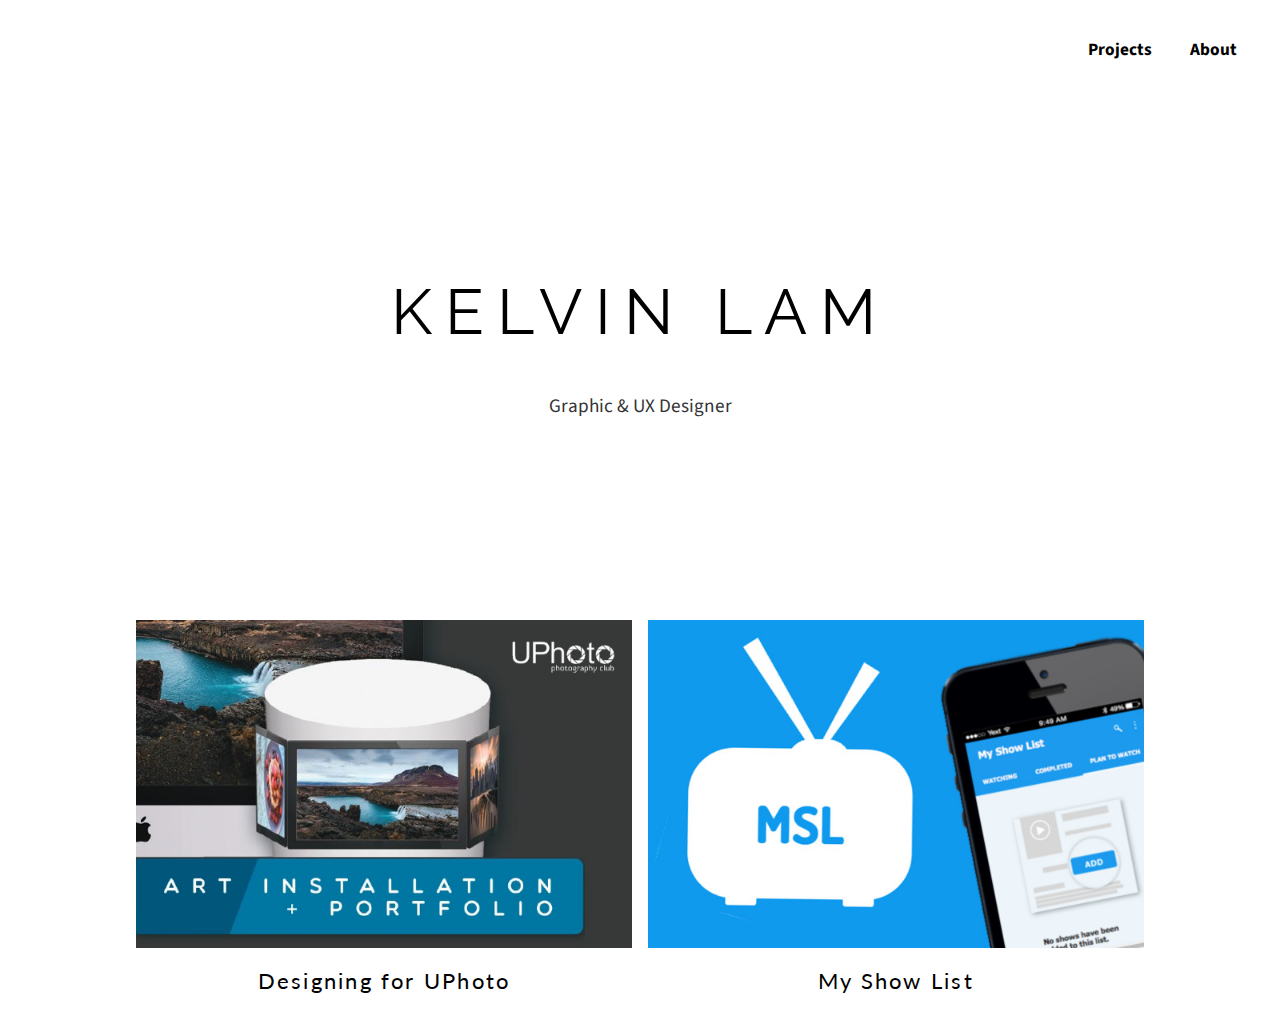
==== P03/index.html @ 129e7956 "p03 mar14" ====
<!DOCTYPE html>
<html lang="en">

  <head>
    <meta charset="utf-8">
    <meta name="viewport" content="width=device-width, initial-scale=1">
    <title>Kelvin Lam</title>

    <link href="css/main.css" rel="stylesheet">
    <link href="css/grid.css" rel="stylesheet">

    <link href="https://fonts.googleapis.com/css?family=Source+Sans+Pro:300" rel="stylesheet">
    <link href="https://fonts.googleapis.com/css?family=Lato" rel="stylesheet">
    <link href="https://fonts.googleapis.com/css?family=Raleway:300" rel="stylesheet"> 
  </head>


  <body>
    <header>
      <div class="container">
        <nav class="right">
          <p>
            <a href="#projects">Projects</a>
            <a href="about.html">About</a>
          </p>
        </nav>
      </div>
    </header>

    <div class="centered">
      <h1>KELVIN LAM</h1>
      <p>Graphic & UX Designer</p>
    </div>

<!-- content area -->
    <div class="content" id="projects">
      <div class="thumbnail centered">
        <a href="p1.html">
          <img src="img/thumb1.jpg" alt="project 1 thumbnail">
        </a>
        <a href="p1.html"><h2>Designing for UPhoto</h2></a>
      </div>

      <div class="thumbnail centered">
        <a href="p2.html">
          <img src="img/thumb2.jpg" alt="project 2 thumbnail">
        </a>
        <a href="p2.html"><h2>My Show List</h2></a>
        
      </div>
    </div>
<!-- //content area -->
  </body>
</html>
---- P03/css/main.css ----
body {
  font-family: Lato, sans-serif;
  margin: 0;
}

p {
  font-family: Source Sans Pro, sans-serif;
  font-size: 1.2em;
  color: #333;
}

header {
  padding: 0 2%;
}

header .right {
  margin-top: 1em;
}

a {
  text-decoration: none;
  color: black;
  -webkit-transition: color 0.5s ease-out;
  transition: color 0.3s ease-out
}

a:hover {
  color: #a1cf5b;
}

nav a {
  text-decoration: none;
  padding: 1em;
  font-size: 0.9em;
  font-weight: bold;
}

code {
  display: block;
  margin-bottom: 1em;
}

section h2 {
  border-bottom: dashed #a1cf5b 1px;
}

section h3 {
  margin-bottom: 0.25em;
}

section p {
  margin-top: 0;
}

section code {
  background-color: #ced5c3;
  padding: 1em 1.5em;
}

section, #grid-struct {
  padding: 2rem;
}

.shaded {
  background-color: #f9fcf4;
}

.centered {
  text-align: center;
}

.content2 h2 {
  margin: 1.5em 0;
}

img {
  width: 100%;
  margin-bottom: 1em;
}

/* 
  INTERACTIVE ELEMENTS -------------------
*/

/*Submit button*/
.button {
  background-color: white;
  border: solid #a1cf5b 3px;
  padding: 1em 2em;
  color: #a1cf5b;
  border-radius: .5em;
  margin: 1em;
  font-family: Lato;
  font-weight: bold;
  -webkit-transition: background-color 0.3s ease-out;
  transition: background-color 0.3s ease-out;
}

.button:hover, .button:focus {
  background-color: #a1cf5b;
  color: white;
}

/*Reset button*/
.button2 {
  background-color: white;
  border: solid #333 3px;
  padding: 1em 2em;
  color: #333;
  border-radius: .5em;
  margin: 1em;
  font-family: Lato;
  font-weight: bold;
  -webkit-transition: background-color 0.3s ease-out;
  transition: background-color 0.3s ease-out;
}

.button2:hover, .button2:focus {
  color: white;
  background-color: #333;
}



/* 
  TEXT ELEMENTS -------------------
*/

h1 {
  font-size: 4em;
  font-family: Raleway, sans-serif;
  letter-spacing: 0.2em;
  font-weight: normal;
}

.centered h1 {
  margin-top: 3em;
}

.head1 {
  font-size: 2em;
  letter-spacing: 0.8em;
  font-family: Lato, sans-serif;
  font-weight: normal;
}

h2 {
  margin-top: 0;
  font-size: 1.4em;
  letter-spacing: 0.1em;
  font-weight: normal;
}

h3 {
  font-size: 1.1em;
  font-weight: normal;
}

ul {
  list-style-type: circle;
  font-family: Source Sans Pro, sans-serif;
}

ol {
  font-family: Source Sans Pro, sans-serif;
}

.centered p {
  margin-bottom: 10em;
}

.centered a {

}




/*colour swatches*/
.color1  {
  background-color: #f9fcf4;
  border: solid lightgrey 1px;
}

.color2  {
  background-color: #ced5c3;
}

.color3  {
  background-color: #a1cf5b;
}

.color4  {
  background-color: #333333;
}

.color1, .color2, .color3, .color4 {
  padding: 0.5em;
  margin-bottom: 0.5em;
}

.col1 {
  background-color: #1a1a1a;
}

.col2 {
  background-color: #404040;
}

.col3 {
  background-color: #666666;
}

.col4 {
  background-color: #8c8c8c;
}

.col1, .col2, .col3, .col4 {
  padding: 1em;
  margin-bottom: 0.5em;
}

.green-border{
  border-top: dotted #a1cf5b 0.5em;
  border-bottom: dotted #a1cf5b 0.5em;
}

.colour-name{
  color: black;
  margin-top: 1em;
  font-family: Lato;
  text-align: center;
}

.color4 .colour-name{
  color: white;
}

.grid-name{
  color: white;
  margin-top: 1em;
  font-family: Lato;
  text-align: center;
  letter-spacing: 0.2em;
}

#green-shadow {
  text-shadow: 4px 4px #d7e5c0;
}
---- P03/css/grid.css ----
* {
    box-sizing: border-box;
}

.container {
    display: flex;
    flex-wrap: wrap;
}

.content {
    display: flex;
    flex-wrap: wrap;
    width: 80%;
    margin: 0 auto;
}

.content2 {
    display: flex;
    flex-wrap: wrap;
    width: 50%;
    margin: 5em auto;
}

.block {
    flex-grow: 1;
    flex-basis: 20em;
}

.block2 {
    flex-grow: 1;
    flex-basis: 10em;
}

.right {
    flex-grow: 1;
    flex-basis: 10em;
    text-align: right;
}

.thumbnail {
    flex-grow: 1;
    flex-basis: 20em;
    margin: 0.5em;
}
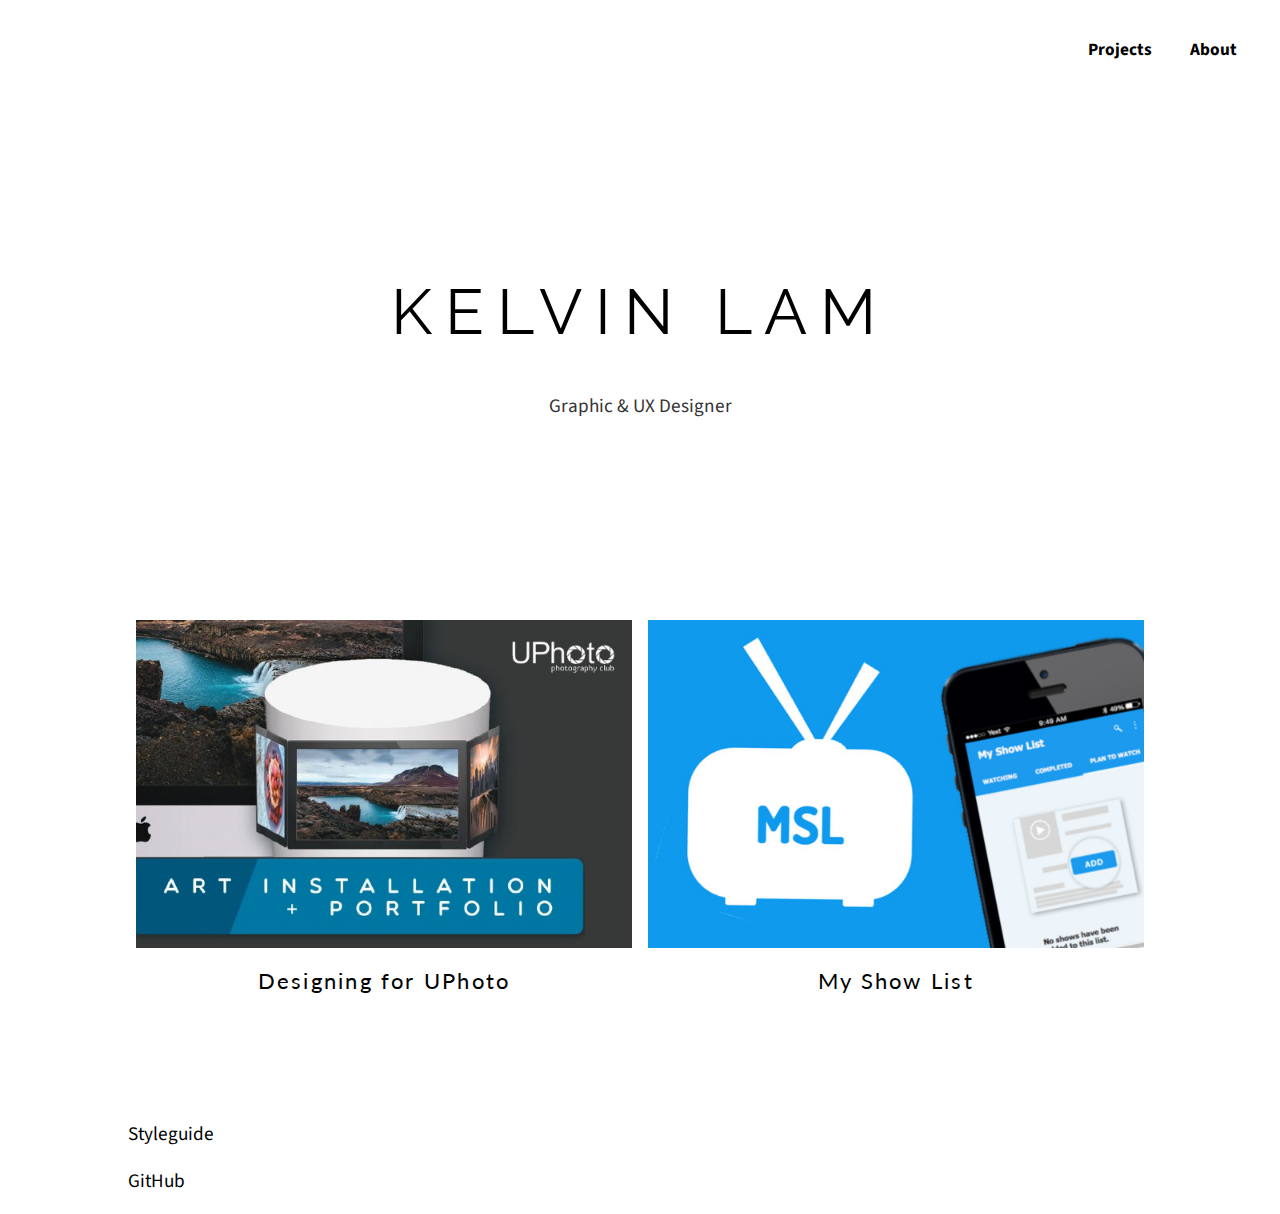
==== commit d452db05: "mar21" ====
--- a/P03/index.html
+++ b/P03/index.html
@@ -49,6 +49,13 @@
         
       </div>
     </div>
+
+    <footer class="content">
+      <div class="block">
+        <p><a href="styleguide.html">Styleguide</a></p>
+        <p><a href="https://github.com/kglam/P03">GitHub</a></p>
+      </div>
+    </footer>
 <!-- //content area -->
   </body>
 </html>
--- a/P03/css/main.css
+++ b/P03/css/main.css
@@ -15,6 +15,10 @@
 
 header .right {
   margin-top: 1em;
+}
+
+footer .block {
+  margin-top: 5em;
 }
 
 a {
@@ -169,10 +173,6 @@
   margin-bottom: 10em;
 }
 
-.centered a {
-
-}
-
 
 
 
@@ -246,4 +246,22 @@
 
 #green-shadow {
   text-shadow: 4px 4px #d7e5c0;
-}+}
+
+
+/*videos*/
+.video {
+  position: relative;
+  padding-bottom: 56.25%; /* 16:9 */
+  padding-top: 25px;
+  height: 0;
+}
+
+.video iframe {
+  position: absolute;
+  top: 0;
+  left: 0;
+  width: 100%;
+  height: 100%;
+}
+ /*learned how to make video player size responsive from https://css-tricks.com/NetMag/FluidWidthVideo/Article-FluidWidthVideo.php*/--- a/P03/css/grid.css
+++ b/P03/css/grid.css
@@ -21,6 +21,10 @@
     margin: 5em auto;
 }
 
+.content2 p {
+    margin-bottom: 3em;
+}
+
 .block {
     flex-grow: 1;
     flex-basis: 20em;
@@ -42,3 +46,38 @@
     flex-basis: 20em;
     margin: 0.5em;
 }
+
+/*responsiveness*/
+@media (max-width: 50em) {
+    .content2 {
+        width: 70%;
+    }
+}
+
+
+@media (max-width: 30em) {
+    h1 {
+        font-size: 3em;
+    }
+
+    .content {
+        width: 95%;
+    }
+
+    .content2 {
+        width: 85%;
+        font-size: 85%;
+    }
+
+    .right {
+        text-align: center;
+    }
+
+    .centered p {
+        margin-bottom: 4em;
+    }
+
+    .centered h1 {
+        margin-top: 2em;
+    }
+}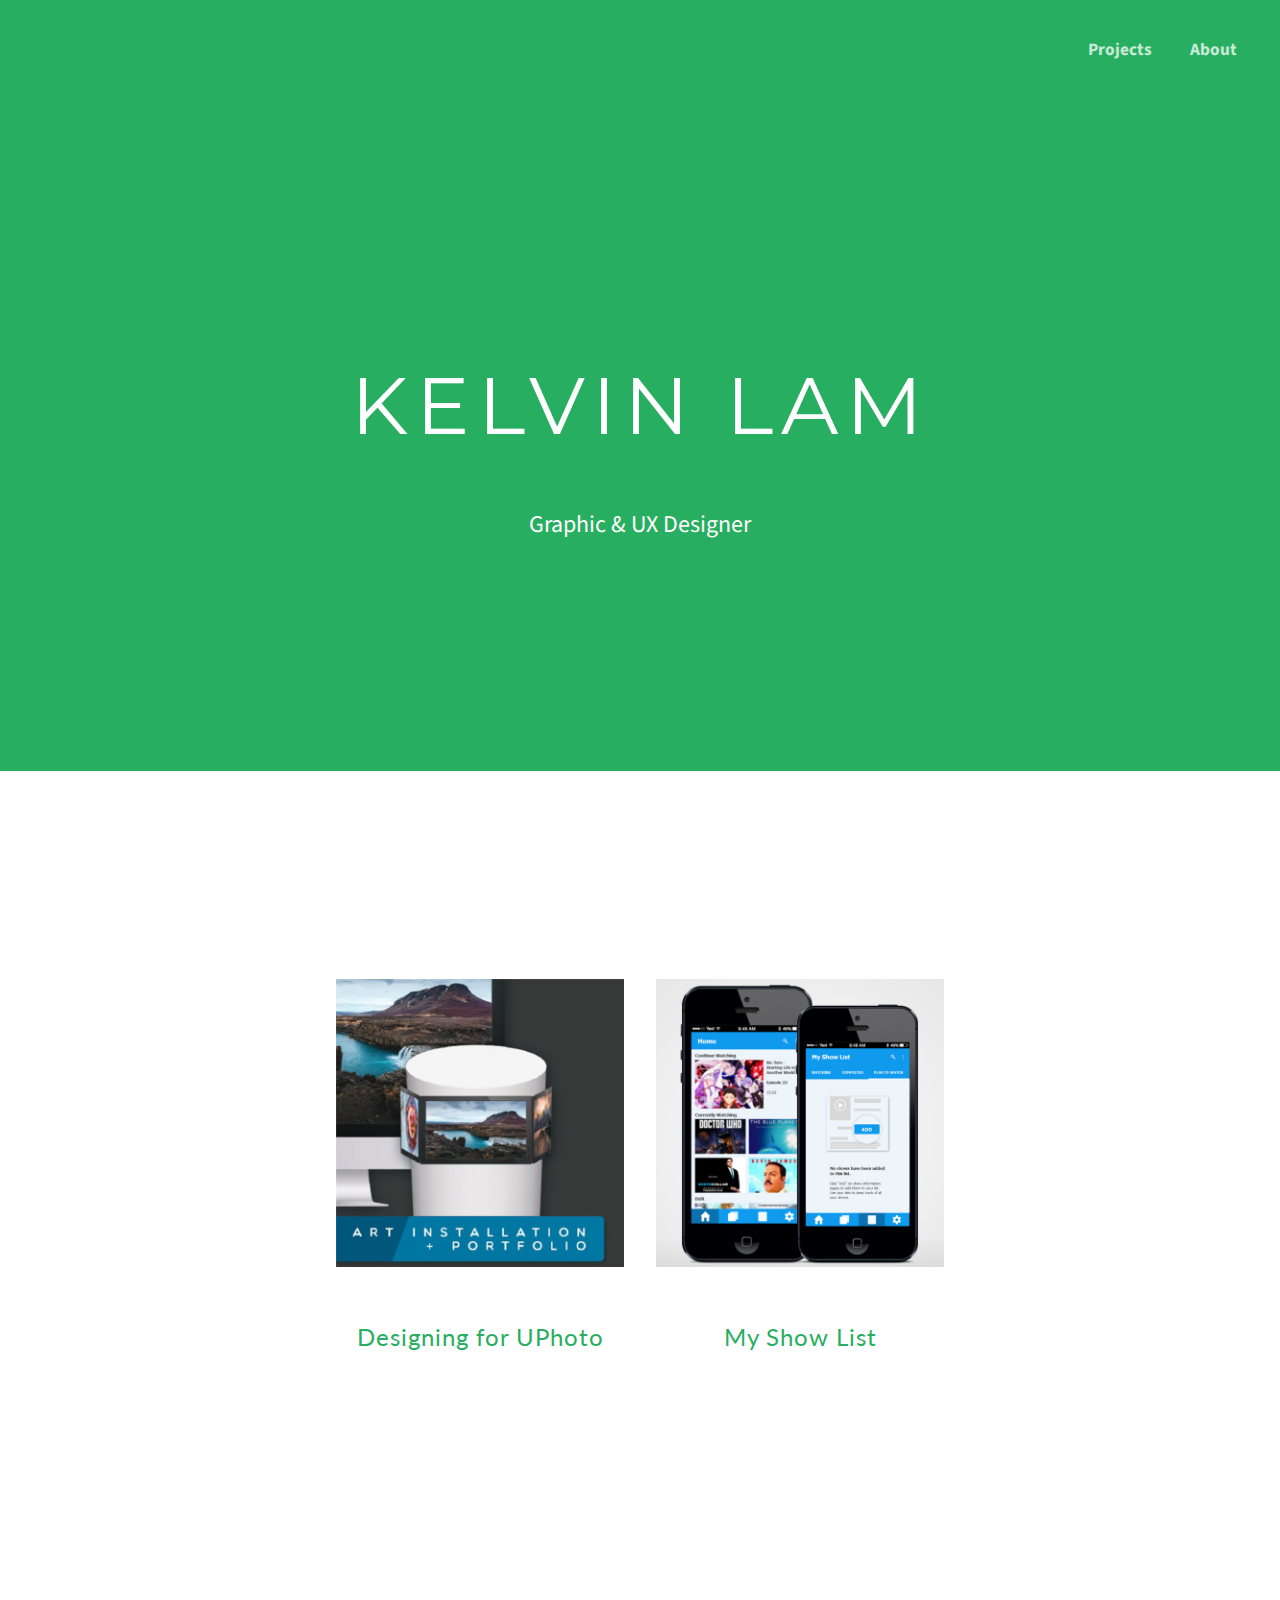
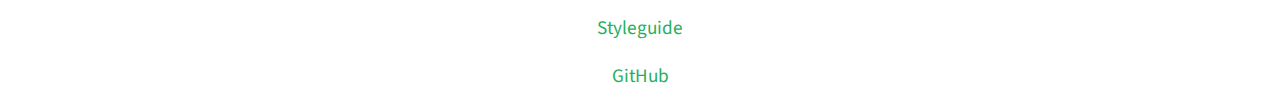
==== commit 0df231d0: "mar28 version" ====
--- a/P03/index.html
+++ b/P03/index.html
@@ -11,13 +11,13 @@
 
     <link href="https://fonts.googleapis.com/css?family=Source+Sans+Pro:300" rel="stylesheet">
     <link href="https://fonts.googleapis.com/css?family=Lato" rel="stylesheet">
-    <link href="https://fonts.googleapis.com/css?family=Raleway:300" rel="stylesheet"> 
+    <link href="https://fonts.googleapis.com/css?family=Montserrat:800" rel="stylesheet"> 
   </head>
 
 
   <body>
     <header>
-      <div class="container">
+      <div class="block container">
         <nav class="right">
           <p>
             <a href="#projects">Projects</a>
@@ -27,13 +27,13 @@
       </div>
     </header>
 
-    <div class="centered">
+    <div class="green centered">
       <h1>KELVIN LAM</h1>
       <p>Graphic & UX Designer</p>
     </div>
 
 <!-- content area -->
-    <div class="content" id="projects">
+    <div class="content2" id="projects">
       <div class="thumbnail centered">
         <a href="p1.html">
           <img src="img/thumb1.jpg" alt="project 1 thumbnail">
@@ -50,7 +50,7 @@
       </div>
     </div>
 
-    <footer class="content">
+    <footer class="centered">
       <div class="block">
         <p><a href="styleguide.html">Styleguide</a></p>
         <p><a href="https://github.com/kglam/P03">GitHub</a></p>
--- a/P03/css/main.css
+++ b/P03/css/main.css
@@ -11,25 +11,27 @@
 
 header {
   padding: 0 2%;
+  background-color: #27ae60;
 }
 
 header .right {
+  margin: 1em 0;
+}
+
+footer .block {
   margin-top: 1em;
-}
-
-footer .block {
-  margin-top: 5em;
 }
 
 a {
   text-decoration: none;
-  color: black;
+  color: #27ae60;
   -webkit-transition: color 0.5s ease-out;
   transition: color 0.3s ease-out
 }
 
 a:hover {
-  color: #a1cf5b;
+  font-weight: bold;
+  color: #27ae60;
 }
 
 nav a {
@@ -37,6 +39,11 @@
   padding: 1em;
   font-size: 0.9em;
   font-weight: bold;
+  color: #c7ead6;
+}
+
+nav a:hover {
+  color: white;
 }
 
 code {
@@ -80,6 +87,11 @@
 img {
   width: 100%;
   margin-bottom: 1em;
+}
+
+em {
+  color: #27ae60;
+  font-style: normal;
 }
 
 /* 
@@ -131,14 +143,10 @@
 */
 
 h1 {
-  font-size: 4em;
-  font-family: Raleway, sans-serif;
-  letter-spacing: 0.2em;
-  font-weight: normal;
-}
-
-.centered h1 {
-  margin-top: 3em;
+  font-size: 5em;
+  font-family: Montserrat, sans-serif;
+  letter-spacing: 0.1em;
+  font-weight: normal;
 }
 
 .head1 {
@@ -146,17 +154,18 @@
   letter-spacing: 0.8em;
   font-family: Lato, sans-serif;
   font-weight: normal;
+  color: white;
 }
 
 h2 {
   margin-top: 0;
-  font-size: 1.4em;
-  letter-spacing: 0.1em;
+  font-size: 1.5em;
+  letter-spacing: 1px;
   font-weight: normal;
 }
 
 h3 {
-  font-size: 1.1em;
+  font-size: 1.2em;
   font-weight: normal;
 }
 
@@ -169,8 +178,8 @@
   font-family: Source Sans Pro, sans-serif;
 }
 
-.centered p {
-  margin-bottom: 10em;
+.green p {
+  font-size: 1.5em;
 }
 
 
@@ -187,7 +196,7 @@
 }
 
 .color3  {
-  background-color: #a1cf5b;
+  background-color: #27ae60;
 }
 
 .color4  {
@@ -195,7 +204,7 @@
 }
 
 .color1, .color2, .color3, .color4 {
-  padding: 0.5em;
+  padding-top: 1.5em;
   margin-bottom: 0.5em;
 }
 
@@ -217,6 +226,7 @@
 
 .col1, .col2, .col3, .col4 {
   padding: 1em;
+  padding-top: 2em;
   margin-bottom: 0.5em;
 }
 
@@ -232,6 +242,16 @@
   text-align: center;
 }
 
+.green {
+  background-color: #27ae60;
+  color: white;
+  padding: 16% 0;
+}
+
+.green p {
+  color: white;
+}
+
 .color4 .colour-name{
   color: white;
 }
@@ -243,11 +263,6 @@
   text-align: center;
   letter-spacing: 0.2em;
 }
-
-#green-shadow {
-  text-shadow: 4px 4px #d7e5c0;
-}
-
 
 /*videos*/
 .video {
@@ -264,4 +279,17 @@
   width: 100%;
   height: 100%;
 }
- /*learned how to make video player size responsive from https://css-tricks.com/NetMag/FluidWidthVideo/Article-FluidWidthVideo.php*/+ /*learned how to make video player size responsive from https://css-tricks.com/NetMag/FluidWidthVideo/Article-FluidWidthVideo.php*/
+
+ 
+/*other*/
+
+::-moz-selection { /* Code for Firefox */
+  color: white;
+  background: #27ae60;
+}
+::selection {
+  color: white;
+  background: #27ae60;
+}
+/*changing selection colour from https://www.w3schools.com/cssref/sel_selection.asp*/--- a/P03/css/grid.css
+++ b/P03/css/grid.css
@@ -7,22 +7,24 @@
     flex-wrap: wrap;
 }
 
+
 .content {
     display: flex;
     flex-wrap: wrap;
-    width: 80%;
-    margin: 0 auto;
+    width: 50%;
+    margin: 5em auto;
+}
+
+.content p {
+    margin-bottom: 2em;
 }
 
 .content2 {
     display: flex;
     flex-wrap: wrap;
     width: 50%;
-    margin: 5em auto;
-}
-
-.content2 p {
-    margin-bottom: 3em;
+    margin: 0 auto;
+    padding: 15% 0;
 }
 
 .block {
@@ -33,6 +35,7 @@
 .block2 {
     flex-grow: 1;
     flex-basis: 10em;
+    text-align: left;
 }
 
 .right {
@@ -43,28 +46,29 @@
 
 .thumbnail {
     flex-grow: 1;
-    flex-basis: 20em;
-    margin: 0.5em;
+    flex-basis: 15em;
+    margin: 1em;
 }
 
 /*responsiveness*/
-@media (max-width: 50em) {
-    .content2 {
+@media (max-width: 60em) {
+    .content {
         width: 70%;
     }
 }
 
-
-@media (max-width: 30em) {
+@media (max-width: 45em) {
     h1 {
         font-size: 3em;
     }
+}
 
-    .content {
+@media (max-width: 33em) {
+    .content2 {
         width: 95%;
     }
 
-    .content2 {
+    .content {
         width: 85%;
         font-size: 85%;
     }
@@ -72,12 +76,4 @@
     .right {
         text-align: center;
     }
-
-    .centered p {
-        margin-bottom: 4em;
-    }
-
-    .centered h1 {
-        margin-top: 2em;
-    }
 }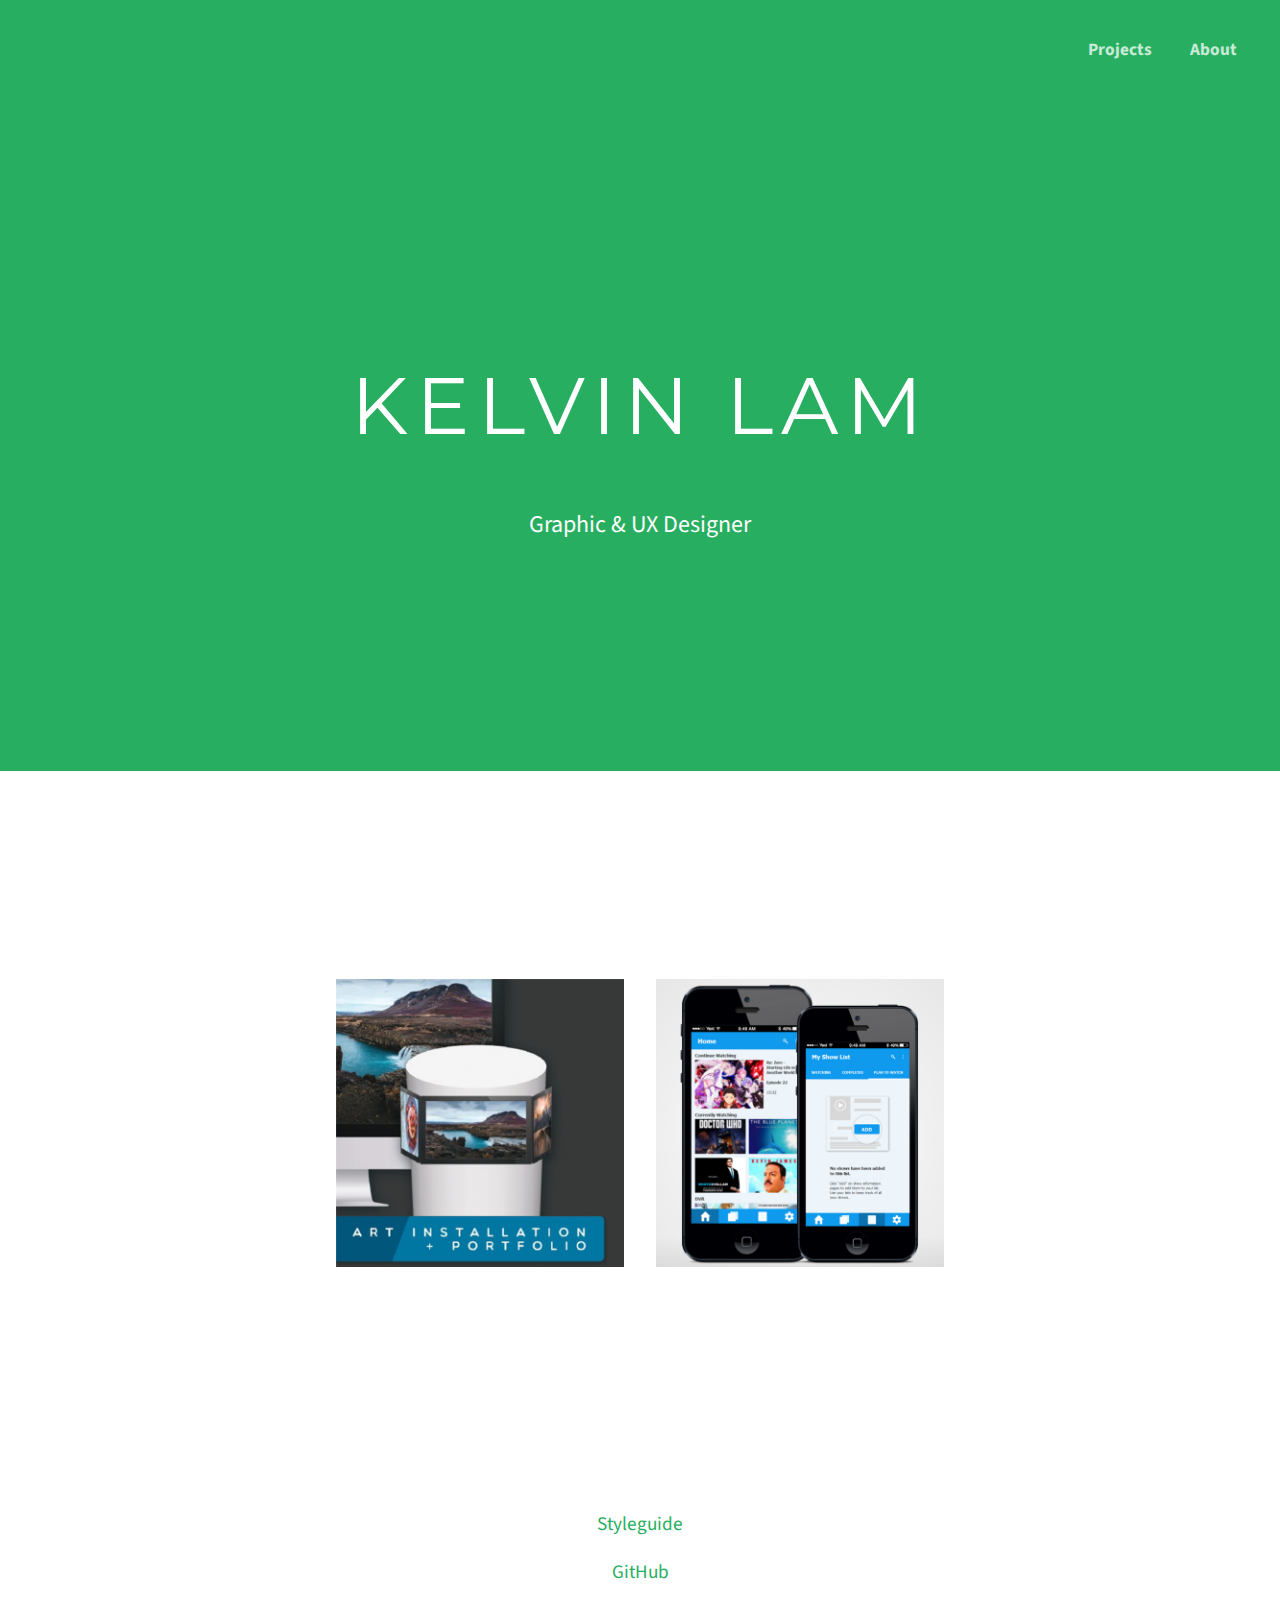
==== commit 013ba1e2: "apr4 version" ====
--- a/P03/index.html
+++ b/P03/index.html
@@ -35,18 +35,23 @@
 <!-- content area -->
     <div class="content2" id="projects">
       <div class="thumbnail centered">
-        <a href="p1.html">
-          <img src="img/thumb1.jpg" alt="project 1 thumbnail">
-        </a>
-        <a href="p1.html"><h2>Designing for UPhoto</h2></a>
+        <div class="hover-container">
+          <a href="p1.html">
+            <img src="img/thumb1.jpg" alt="project 1 thumbnail">
+            <div class="overlay"></div>
+            <div class="hover-text">Designing for UPhoto</div>
+          </a>
+        </div>
       </div>
 
       <div class="thumbnail centered">
-        <a href="p2.html">
-          <img src="img/thumb2.jpg" alt="project 2 thumbnail">
-        </a>
-        <a href="p2.html"><h2>My Show List</h2></a>
-        
+        <div class="hover-container">
+          <a href="p2.html">
+            <img src="img/thumb2.jpg" alt="project 2 thumbnail">
+            <div class="overlay"></div>
+            <div class="hover-text">My Show List</div>
+          </a>
+        </div>
       </div>
     </div>
 
--- a/P03/css/main.css
+++ b/P03/css/main.css
@@ -85,6 +85,7 @@
 }
 
 img {
+  display: block;
   width: 100%;
   margin-bottom: 1em;
 }
@@ -284,6 +285,51 @@
  
 /*other*/
 
+/*project thumbnail hover code*/
+.hover-container {
+  position: relative;
+}
+
+.overlay {
+  position: absolute;
+  top: 0;
+  bottom: 0;
+  left: 0;
+  right: 0;
+  height: 100%;
+  width: 100%;
+  opacity: 0;
+  transition: .5s ease;
+  background-color: black;
+}
+
+.hover-container:hover .overlay {
+  opacity: 0.7;
+}
+
+.hover-container:hover .hover-text {
+  font-weight: normal;
+  opacity: 1;
+}
+
+.hover-text {
+  font-family: Montserrat, sans-serif;
+  color: white;
+  font-size: 2em;
+  position: absolute;
+  top: 50%;
+  left: 50%;
+  width: 80%;
+  opacity: 0;
+  transform: translate(-50%, -50%);
+  -ms-transform: translate(-50%, -50%);
+  text-align: center;
+}
+/*learned from https://www.w3schools.com/howto/howto_css_image_overlay.asp*/
+/*end of project thumbnail hover code*/
+
+
+
 ::-moz-selection { /* Code for Firefox */
   color: white;
   background: #27ae60;
--- a/P03/css/grid.css
+++ b/P03/css/grid.css
@@ -55,11 +55,19 @@
     .content {
         width: 70%;
     }
+
+    .hover-text {
+        width: 100%;
+    }
 }
 
 @media (max-width: 45em) {
     h1 {
         font-size: 3em;
+    }
+
+    .hover-text {
+        font-size: 1.8em;
     }
 }
 
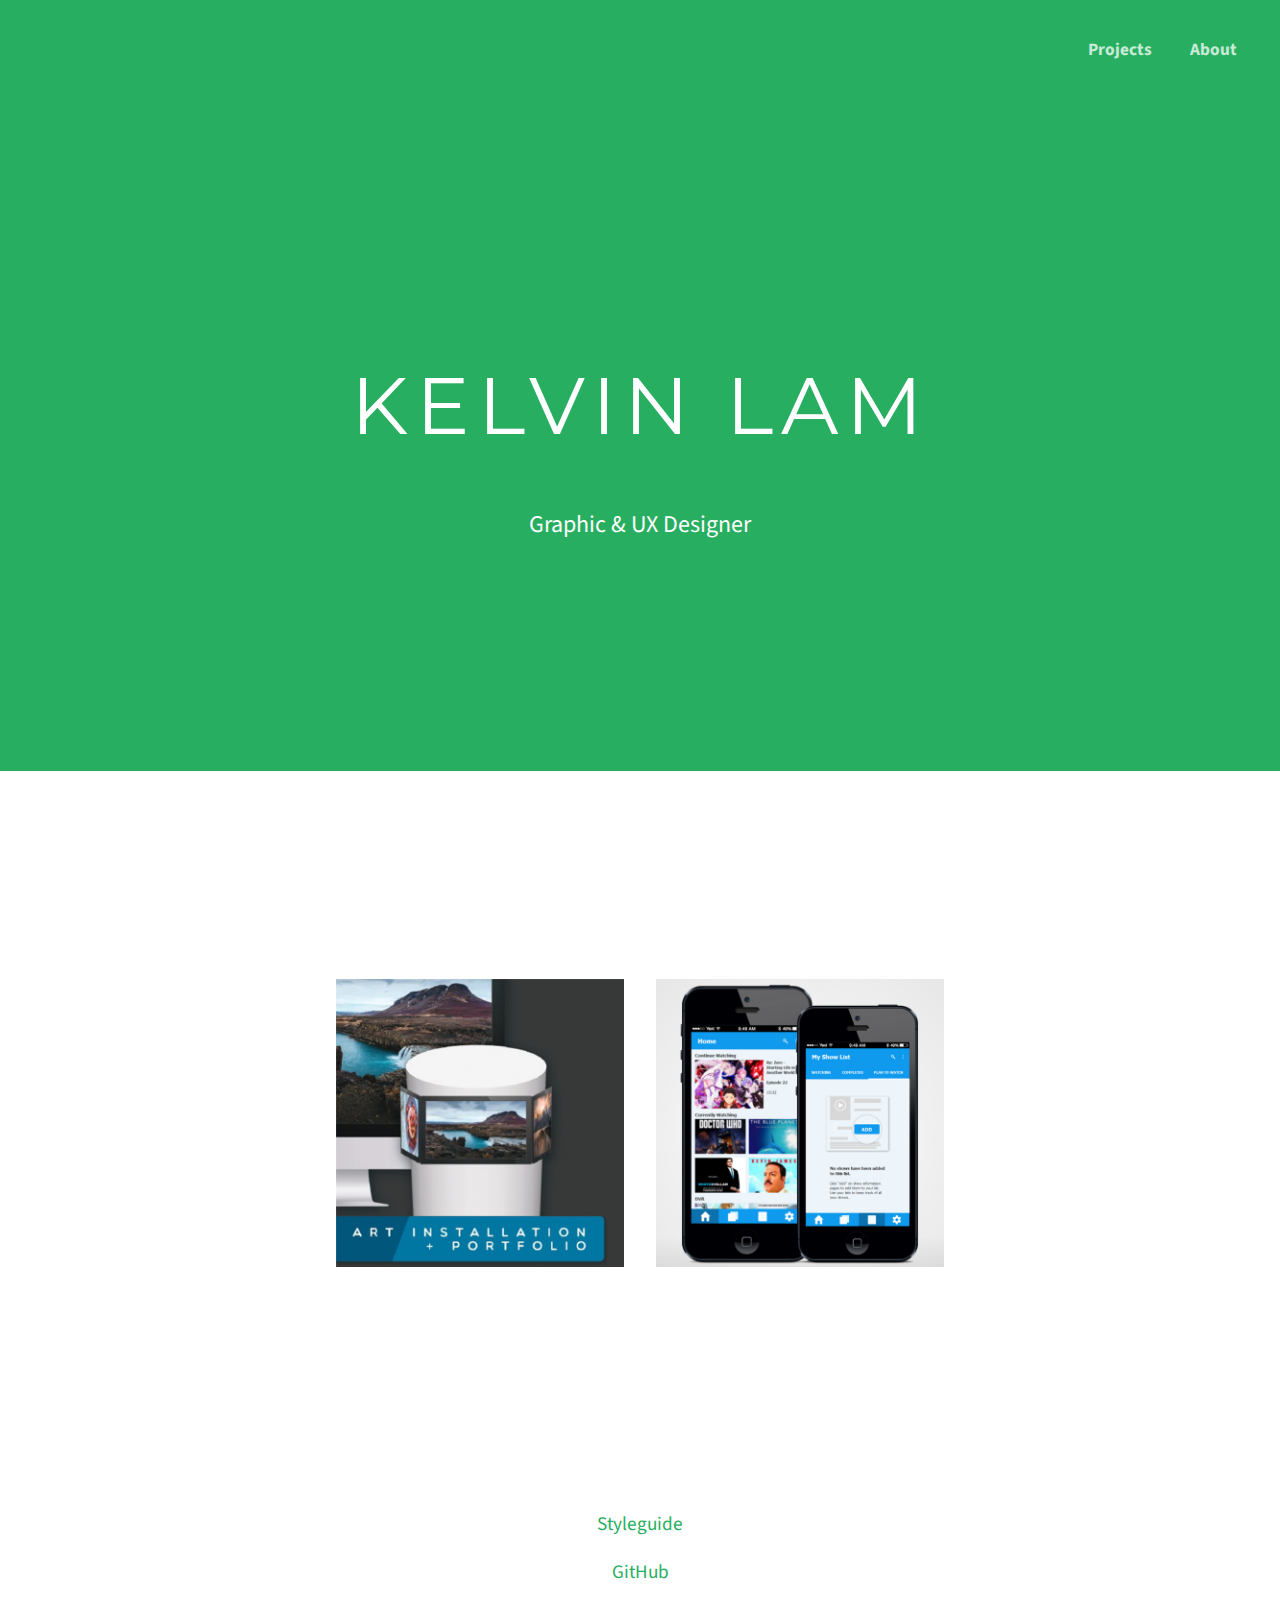
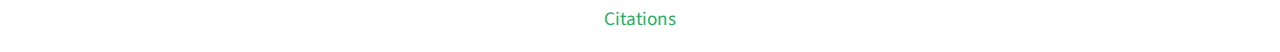
==== commit 371537fa: "Final Version" ====
--- a/P03/index.html
+++ b/P03/index.html
@@ -59,6 +59,7 @@
       <div class="block">
         <p><a href="styleguide.html">Styleguide</a></p>
         <p><a href="https://github.com/kglam/P03">GitHub</a></p>
+        <p><a href="citations.html">Citations</a></p>
       </div>
     </footer>
 <!-- //content area -->
--- a/P03/css/main.css
+++ b/P03/css/main.css
@@ -1,341 +1,341 @@
-body {
-  font-family: Lato, sans-serif;
-  margin: 0;
-}
-
-p {
-  font-family: Source Sans Pro, sans-serif;
-  font-size: 1.2em;
-  color: #333;
-}
-
-header {
-  padding: 0 2%;
-  background-color: #27ae60;
-}
-
-header .right {
-  margin: 1em 0;
-}
-
-footer .block {
-  margin-top: 1em;
-}
-
-a {
-  text-decoration: none;
-  color: #27ae60;
-  -webkit-transition: color 0.5s ease-out;
-  transition: color 0.3s ease-out
-}
-
-a:hover {
-  font-weight: bold;
-  color: #27ae60;
-}
-
-nav a {
-  text-decoration: none;
-  padding: 1em;
-  font-size: 0.9em;
-  font-weight: bold;
-  color: #c7ead6;
-}
-
-nav a:hover {
-  color: white;
-}
-
-code {
-  display: block;
-  margin-bottom: 1em;
-}
-
-section h2 {
-  border-bottom: dashed #a1cf5b 1px;
-}
-
-section h3 {
-  margin-bottom: 0.25em;
-}
-
-section p {
-  margin-top: 0;
-}
-
-section code {
-  background-color: #ced5c3;
-  padding: 1em 1.5em;
-}
-
-section, #grid-struct {
-  padding: 2rem;
-}
-
-.shaded {
-  background-color: #f9fcf4;
-}
-
-.centered {
-  text-align: center;
-}
-
-.content2 h2 {
-  margin: 1.5em 0;
-}
-
-img {
-  display: block;
-  width: 100%;
-  margin-bottom: 1em;
-}
-
-em {
-  color: #27ae60;
-  font-style: normal;
-}
-
-/* 
-  INTERACTIVE ELEMENTS -------------------
-*/
-
-/*Submit button*/
-.button {
-  background-color: white;
-  border: solid #a1cf5b 3px;
-  padding: 1em 2em;
-  color: #a1cf5b;
-  border-radius: .5em;
-  margin: 1em;
-  font-family: Lato;
-  font-weight: bold;
-  -webkit-transition: background-color 0.3s ease-out;
-  transition: background-color 0.3s ease-out;
-}
-
-.button:hover, .button:focus {
-  background-color: #a1cf5b;
-  color: white;
-}
-
-/*Reset button*/
-.button2 {
-  background-color: white;
-  border: solid #333 3px;
-  padding: 1em 2em;
-  color: #333;
-  border-radius: .5em;
-  margin: 1em;
-  font-family: Lato;
-  font-weight: bold;
-  -webkit-transition: background-color 0.3s ease-out;
-  transition: background-color 0.3s ease-out;
-}
-
-.button2:hover, .button2:focus {
-  color: white;
-  background-color: #333;
-}
-
-
-
-/* 
-  TEXT ELEMENTS -------------------
-*/
-
-h1 {
-  font-size: 5em;
-  font-family: Montserrat, sans-serif;
-  letter-spacing: 0.1em;
-  font-weight: normal;
-}
-
-.head1 {
-  font-size: 2em;
-  letter-spacing: 0.8em;
-  font-family: Lato, sans-serif;
-  font-weight: normal;
-  color: white;
-}
-
-h2 {
-  margin-top: 0;
-  font-size: 1.5em;
-  letter-spacing: 1px;
-  font-weight: normal;
-}
-
-h3 {
-  font-size: 1.2em;
-  font-weight: normal;
-}
-
-ul {
-  list-style-type: circle;
-  font-family: Source Sans Pro, sans-serif;
-}
-
-ol {
-  font-family: Source Sans Pro, sans-serif;
-}
-
-.green p {
-  font-size: 1.5em;
-}
-
-
-
-
-/*colour swatches*/
-.color1  {
-  background-color: #f9fcf4;
-  border: solid lightgrey 1px;
-}
-
-.color2  {
-  background-color: #ced5c3;
-}
-
-.color3  {
-  background-color: #27ae60;
-}
-
-.color4  {
-  background-color: #333333;
-}
-
-.color1, .color2, .color3, .color4 {
-  padding-top: 1.5em;
-  margin-bottom: 0.5em;
-}
-
-.col1 {
-  background-color: #1a1a1a;
-}
-
-.col2 {
-  background-color: #404040;
-}
-
-.col3 {
-  background-color: #666666;
-}
-
-.col4 {
-  background-color: #8c8c8c;
-}
-
-.col1, .col2, .col3, .col4 {
-  padding: 1em;
-  padding-top: 2em;
-  margin-bottom: 0.5em;
-}
-
-.green-border{
-  border-top: dotted #a1cf5b 0.5em;
-  border-bottom: dotted #a1cf5b 0.5em;
-}
-
-.colour-name{
-  color: black;
-  margin-top: 1em;
-  font-family: Lato;
-  text-align: center;
-}
-
-.green {
-  background-color: #27ae60;
-  color: white;
-  padding: 16% 0;
-}
-
-.green p {
-  color: white;
-}
-
-.color4 .colour-name{
-  color: white;
-}
-
-.grid-name{
-  color: white;
-  margin-top: 1em;
-  font-family: Lato;
-  text-align: center;
-  letter-spacing: 0.2em;
-}
-
-/*videos*/
-.video {
-  position: relative;
-  padding-bottom: 56.25%; /* 16:9 */
-  padding-top: 25px;
-  height: 0;
-}
-
-.video iframe {
-  position: absolute;
-  top: 0;
-  left: 0;
-  width: 100%;
-  height: 100%;
-}
- /*learned how to make video player size responsive from https://css-tricks.com/NetMag/FluidWidthVideo/Article-FluidWidthVideo.php*/
-
- 
-/*other*/
-
-/*project thumbnail hover code*/
-.hover-container {
-  position: relative;
-}
-
-.overlay {
-  position: absolute;
-  top: 0;
-  bottom: 0;
-  left: 0;
-  right: 0;
-  height: 100%;
-  width: 100%;
-  opacity: 0;
-  transition: .5s ease;
-  background-color: black;
-}
-
-.hover-container:hover .overlay {
-  opacity: 0.7;
-}
-
-.hover-container:hover .hover-text {
-  font-weight: normal;
-  opacity: 1;
-}
-
-.hover-text {
-  font-family: Montserrat, sans-serif;
-  color: white;
-  font-size: 2em;
-  position: absolute;
-  top: 50%;
-  left: 50%;
-  width: 80%;
-  opacity: 0;
-  transform: translate(-50%, -50%);
-  -ms-transform: translate(-50%, -50%);
-  text-align: center;
-}
-/*learned from https://www.w3schools.com/howto/howto_css_image_overlay.asp*/
-/*end of project thumbnail hover code*/
-
-
-
-::-moz-selection { /* Code for Firefox */
-  color: white;
-  background: #27ae60;
-}
-::selection {
-  color: white;
-  background: #27ae60;
-}
+body {
+  font-family: Lato, sans-serif;
+  margin: 0;
+}
+
+p {
+  font-family: Source Sans Pro, sans-serif;
+  font-size: 1.2em;
+  color: #333;
+}
+
+header {
+  padding: 0 2%;
+  background-color: #27ae60;
+}
+
+header .right {
+  margin: 1em 0;
+}
+
+footer .block {
+  margin-top: 1em;
+}
+
+a {
+  text-decoration: none;
+  color: #27ae60;
+  -webkit-transition: color 0.5s ease-out;
+  transition: color 0.3s ease-out
+}
+
+a:hover {
+  font-weight: bold;
+  color: #27ae60;
+}
+
+nav a {
+  text-decoration: none;
+  padding: 1em;
+  font-size: 0.9em;
+  font-weight: bold;
+  color: #c7ead6;
+}
+
+nav a:hover {
+  color: white;
+}
+
+code {
+  display: block;
+  margin-bottom: 1em;
+}
+
+section h2 {
+  border-bottom: dashed #a1cf5b 1px;
+}
+
+section h3 {
+  margin-bottom: 0.25em;
+}
+
+section p {
+  margin-top: 0;
+}
+
+section code {
+  background-color: #ced5c3;
+  padding: 1em 1.5em;
+}
+
+section, #grid-struct {
+  padding: 2rem;
+}
+
+.shaded {
+  background-color: #f9fcf4;
+}
+
+.centered {
+  text-align: center;
+}
+
+.content2 h2 {
+  margin: 1.5em 0;
+}
+
+img {
+  display: block;
+  width: 100%;
+  margin-bottom: 1em;
+}
+
+em {
+  color: #27ae60;
+  font-style: normal;
+}
+
+/* 
+  INTERACTIVE ELEMENTS -------------------
+*/
+
+/*Submit button*/
+.button {
+  background-color: white;
+  border: solid #a1cf5b 3px;
+  padding: 1em 2em;
+  color: #a1cf5b;
+  border-radius: .5em;
+  margin: 1em;
+  font-family: Lato;
+  font-weight: bold;
+  -webkit-transition: background-color 0.3s ease-out;
+  transition: background-color 0.3s ease-out;
+}
+
+.button:hover, .button:focus {
+  background-color: #a1cf5b;
+  color: white;
+}
+
+/*Reset button*/
+.button2 {
+  background-color: white;
+  border: solid #333 3px;
+  padding: 1em 2em;
+  color: #333;
+  border-radius: .5em;
+  margin: 1em;
+  font-family: Lato;
+  font-weight: bold;
+  -webkit-transition: background-color 0.3s ease-out;
+  transition: background-color 0.3s ease-out;
+}
+
+.button2:hover, .button2:focus {
+  color: white;
+  background-color: #333;
+}
+
+
+
+/* 
+  TEXT ELEMENTS -------------------
+*/
+
+h1 {
+  font-size: 5em;
+  font-family: Montserrat, sans-serif;
+  letter-spacing: 0.1em;
+  font-weight: normal;
+}
+
+.head1 {
+  font-size: 2em;
+  letter-spacing: 0.8em;
+  font-family: Lato, sans-serif;
+  font-weight: normal;
+  color: white;
+}
+
+h2 {
+  margin-top: 0;
+  font-size: 1.5em;
+  letter-spacing: 1px;
+  font-weight: normal;
+}
+
+h3 {
+  font-size: 1.2em;
+  font-weight: normal;
+}
+
+ul {
+  list-style-type: circle;
+  font-family: Source Sans Pro, sans-serif;
+}
+
+ol {
+  font-family: Source Sans Pro, sans-serif;
+}
+
+.green p {
+  font-size: 1.5em;
+}
+
+
+
+
+/*colour swatches*/
+.color1  {
+  background-color: #f9fcf4;
+  border: solid lightgrey 1px;
+}
+
+.color2  {
+  background-color: #ced5c3;
+}
+
+.color3  {
+  background-color: #27ae60;
+}
+
+.color4  {
+  background-color: #333333;
+}
+
+.color1, .color2, .color3, .color4 {
+  padding-top: 1.5em;
+  margin-bottom: 0.5em;
+}
+
+.col1 {
+  background-color: #1a1a1a;
+}
+
+.col2 {
+  background-color: #404040;
+}
+
+.col3 {
+  background-color: #666666;
+}
+
+.col4 {
+  background-color: #8c8c8c;
+}
+
+.col1, .col2, .col3, .col4 {
+  padding: 1em;
+  padding-top: 2em;
+  margin-bottom: 0.5em;
+}
+
+.green-border{
+  border-top: dotted #a1cf5b 0.5em;
+  border-bottom: dotted #a1cf5b 0.5em;
+}
+
+.colour-name{
+  color: black;
+  margin-top: 1em;
+  font-family: Lato;
+  text-align: center;
+}
+
+.green {
+  background-color: #27ae60;
+  color: white;
+  padding: 16% 0;
+}
+
+.green p {
+  color: white;
+}
+
+.color4 .colour-name{
+  color: white;
+}
+
+.grid-name{
+  color: white;
+  margin-top: 1em;
+  font-family: Lato;
+  text-align: center;
+  letter-spacing: 0.2em;
+}
+
+/*videos*/
+.video {
+  position: relative;
+  padding-bottom: 56.25%; /* 16:9 */
+  padding-top: 25px;
+  height: 0;
+}
+
+.video iframe {
+  position: absolute;
+  top: 0;
+  left: 0;
+  width: 100%;
+  height: 100%;
+}
+ /*learned how to make video player size responsive from https://css-tricks.com/NetMag/FluidWidthVideo/Article-FluidWidthVideo.php*/
+
+ 
+/*other*/
+
+/*project thumbnail hover code*/
+.hover-container {
+  position: relative;
+}
+
+.overlay {
+  position: absolute;
+  top: 0;
+  bottom: 0;
+  left: 0;
+  right: 0;
+  height: 100%;
+  width: 100%;
+  opacity: 0;
+  transition: .5s ease;
+  background-color: black;
+}
+
+.hover-container:hover .overlay {
+  opacity: 0.7;
+}
+
+.hover-container:hover .hover-text {
+  font-weight: normal;
+  opacity: 1;
+}
+
+.hover-text {
+  font-family: Montserrat, sans-serif;
+  color: white;
+  font-size: 2em;
+  position: absolute;
+  top: 50%;
+  left: 50%;
+  width: 80%;
+  opacity: 0;
+  transform: translate(-50%, -50%);
+  -ms-transform: translate(-50%, -50%);
+  text-align: center;
+}
+/*learned from https://www.w3schools.com/howto/howto_css_image_overlay.asp*/
+/*end of project thumbnail hover code*/
+
+
+
+::-moz-selection { /* Code for Firefox */
+  color: white;
+  background: #27ae60;
+}
+::selection {
+  color: white;
+  background: #27ae60;
+}
 /*changing selection colour from https://www.w3schools.com/cssref/sel_selection.asp*/--- a/P03/css/grid.css
+++ b/P03/css/grid.css
@@ -1,87 +1,87 @@
-* {
-    box-sizing: border-box;
-}
-
-.container {
-    display: flex;
-    flex-wrap: wrap;
-}
-
-
-.content {
-    display: flex;
-    flex-wrap: wrap;
-    width: 50%;
-    margin: 5em auto;
-}
-
-.content p {
-    margin-bottom: 2em;
-}
-
-.content2 {
-    display: flex;
-    flex-wrap: wrap;
-    width: 50%;
-    margin: 0 auto;
-    padding: 15% 0;
-}
-
-.block {
-    flex-grow: 1;
-    flex-basis: 20em;
-}
-
-.block2 {
-    flex-grow: 1;
-    flex-basis: 10em;
-    text-align: left;
-}
-
-.right {
-    flex-grow: 1;
-    flex-basis: 10em;
-    text-align: right;
-}
-
-.thumbnail {
-    flex-grow: 1;
-    flex-basis: 15em;
-    margin: 1em;
-}
-
-/*responsiveness*/
-@media (max-width: 60em) {
-    .content {
-        width: 70%;
-    }
-
-    .hover-text {
-        width: 100%;
-    }
-}
-
-@media (max-width: 45em) {
-    h1 {
-        font-size: 3em;
-    }
-
-    .hover-text {
-        font-size: 1.8em;
-    }
-}
-
-@media (max-width: 33em) {
-    .content2 {
-        width: 95%;
-    }
-
-    .content {
-        width: 85%;
-        font-size: 85%;
-    }
-
-    .right {
-        text-align: center;
-    }
+* {
+    box-sizing: border-box;
+}
+
+.container {
+    display: flex;
+    flex-wrap: wrap;
+}
+
+
+.content {
+    display: flex;
+    flex-wrap: wrap;
+    width: 50%;
+    margin: 5em auto;
+}
+
+.content p {
+    margin-bottom: 2em;
+}
+
+.content2 {
+    display: flex;
+    flex-wrap: wrap;
+    width: 50%;
+    margin: 0 auto;
+    padding: 15% 0;
+}
+
+.block {
+    flex-grow: 1;
+    flex-basis: 20em;
+}
+
+.block2 {
+    flex-grow: 1;
+    flex-basis: 10em;
+    text-align: left;
+}
+
+.right {
+    flex-grow: 1;
+    flex-basis: 10em;
+    text-align: right;
+}
+
+.thumbnail {
+    flex-grow: 1;
+    flex-basis: 15em;
+    margin: 1em;
+}
+
+/*responsiveness*/
+@media (max-width: 60em) {
+    .content {
+        width: 70%;
+    }
+
+    .hover-text {
+        width: 100%;
+    }
+}
+
+@media (max-width: 45em) {
+    h1 {
+        font-size: 3em;
+    }
+
+    .hover-text {
+        font-size: 1.8em;
+    }
+}
+
+@media (max-width: 33em) {
+    .content2 {
+        width: 95%;
+    }
+
+    .content {
+        width: 85%;
+        font-size: 85%;
+    }
+
+    .right {
+        text-align: center;
+    }
 }